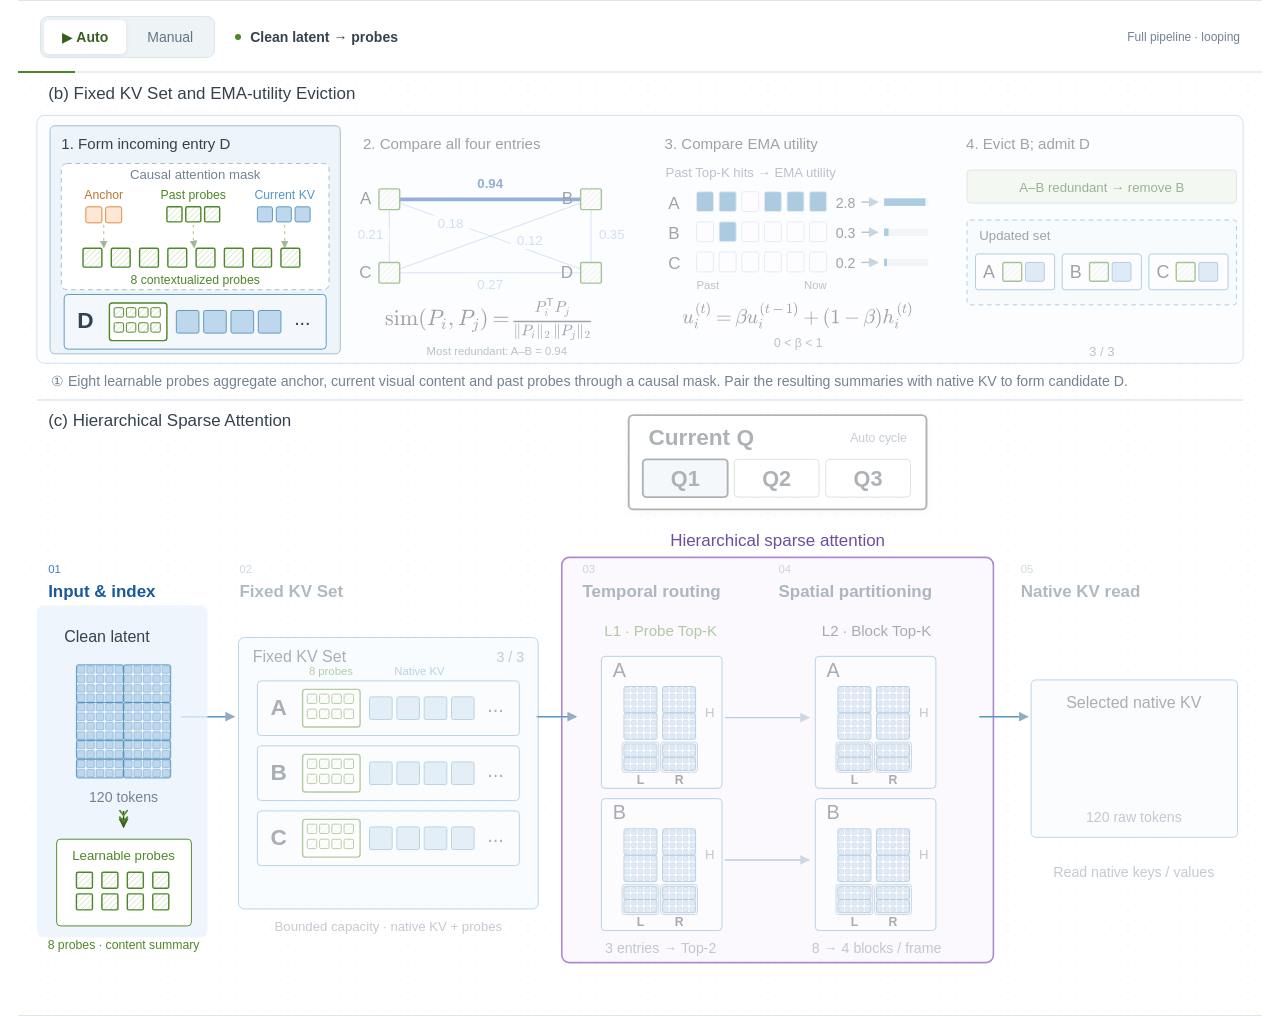
==== method.html @ 80fd7b27 "Publish SHARP-WAM project site" ====
<!doctype html>
<html lang="en"><head><meta charset="utf-8"><meta name="viewport" content="width=device-width,initial-scale=1"><meta name="description" content="Interactive SHARP-WAM method view."><title>SHARP-WAM · Method</title><link rel="stylesheet" href="./style.css"><style>main{padding:0 18px}.intro,.caption,footer{display:none}.playback-toolbar{position:relative}</style></head><body>
<main>
<section class="intro" aria-hidden="true"><div><span class="eyebrow">METHOD</span><h2 id="headline">Method</h2></div><p id="instruction"></p></section>
<section class="explainer" aria-label="Continuous interactive architecture"><div class="playback-toolbar"><div class="playback-modes" role="group" aria-label="Playback mode"><button id="mode-auto" type="button" aria-pressed="true">▶ Auto</button><button id="mode-manual" type="button" aria-pressed="false">Manual</button></div><div class="playback-status"><span class="live-dot" aria-hidden="true"></span><span id="playback-label"></span></div><span id="playback-hint"></span><div class="playback-track" aria-hidden="true"><i id="playback-progress"></i></div></div><div class="diagram-viewport"><svg id="diagram" viewBox="0 0 1320 1000" role="group" aria-label="Automatic or hover-driven view of the complete method"></svg></div><div class="caption"><div class="caption-title"><span id="number">01</span><h2 id="title"></h2></div><p id="description" aria-live="off"></p><p id="key"></p></div></section>
<footer><div class="legend" id="legend"></div><p id="scope"></p><span id="touch-note">Tap a module or focus it with Tab in Manual mode.</span></footer></main><script src="./app.js"></script><script src="./method-frame.js"></script></body></html>
---- style.css ----
:root{font-family:Inter,"Helvetica Neue",Arial,"PingFang SC","Microsoft YaHei",sans-serif;color:#1d3343;background:#fafcfd;font-synthesis:none;--blue:#387adb;--line:#dce5eb;--muted:#5c7180}*{box-sizing:border-box}body{margin:0}main{max-width:1500px;margin:auto;padding:0 38px}header{height:74px;display:flex;align-items:center;justify-content:space-between;border-bottom:1px solid var(--line)}.wordmark{font-size:22px;font-weight:750;letter-spacing:-.8px;text-decoration:none;color:inherit}.wordmark span{color:var(--blue)}button{font:inherit;color:inherit;cursor:pointer}#language{border:0;background:none;padding:12px;font-size:14px}.intro{display:flex;align-items:flex-end;justify-content:space-between;padding:36px 0 25px;gap:30px}.eyebrow{font-size:12px;letter-spacing:2px;color:var(--muted)}h1{font-size:30px;font-weight:550;letter-spacing:-.8px;margin:10px 0 0;line-height:1.35}.intro p{max-width:400px;font-size:15px;line-height:1.8;color:var(--muted);margin:0}.explainer{border-top:1px solid var(--line);border-bottom:1px solid var(--line);background:#fff}.diagram-viewport{background-image:radial-gradient(#bacddd55 .75px,transparent .75px);background-size:15px 15px;overflow:auto}svg{display:block;width:100%;height:auto;font-family:inherit}svg text{pointer-events:none;user-select:none}svg .zone{cursor:crosshair;outline:none}svg .zone:focus-visible .zone-focus{stroke:#387adb;stroke-dasharray:5 4;stroke-width:2}svg .region{opacity:.47;transition:opacity .35s}svg .region.visited{opacity:.8}svg .region.active{opacity:1}svg .zone-title{font-size:18px;font-weight:550;fill:#405b70}svg .active .zone-title{fill:#19599e}svg .step-marker{fill:#8ca3b4}svg .active .step-marker{fill:#387adb}svg .focus-surface{fill:#eaf3fc;opacity:0;transition:opacity .3s}svg .active .focus-surface{opacity:.8}svg .flow{stroke-dasharray:5 7;animation:flow 1.5s linear infinite}svg .pool-card{transition:opacity .4s}svg .tile{transition:opacity .4s}svg .selected-outline{transition:stroke .35s,stroke-width .35s}svg .trace{transition:opacity .3s}svg .probe-dot{transition:opacity .3s}svg .query-choice{cursor:pointer}svg .query-choice:focus-visible rect{stroke:#183347;stroke-width:2}.caption{display:grid;grid-template-columns:260px 1.45fr 1fr;gap:28px;padding:25px 26px;align-items:start;min-height:133px;border-top:1px solid var(--line);background:#fcfdfe}.caption-title{display:flex;gap:15px;align-items:baseline}.caption-title span{font-size:13px;color:#387adb;font-variant-numeric:tabular-nums}h2{font-size:21px;line-height:1.5;font-weight:550;margin:0}.caption p{font-size:15px;line-height:1.8;margin:0;color:#4c6373}#key{border-left:2px solid #b6cfec;padding-left:19px;color:#2f536f;font-size:14px}footer{padding:22px 0 24px}.legend{display:flex;gap:24px;align-items:center;flex-wrap:wrap;font-size:13px;color:#4c6373}.legend span{display:flex;align-items:center;gap:7px}.legend i{display:inline-block;width:9px;height:9px;border-radius:2px}.legend i.probe{transform:rotate(45deg);border-radius:1px}#scope{color:#728492;font-size:12px;line-height:1.8;margin:17px 0 4px}#touch-note{font-size:12px;color:#728492}button:focus-visible,a:focus-visible{outline:2px solid var(--blue);outline-offset:3px}@keyframes flow{to{stroke-dashoffset:-24}}@media(max-width:1050px){main{padding:0 24px}.caption{grid-template-columns:210px 1fr;gap:16px}#key{grid-column:2}svg{min-width:1050px}.intro{padding-top:26px}h1{font-size:27px}.intro p{max-width:310px;font-size:14px}}@media(max-width:650px){main{padding:0 16px}header{height:62px}.intro{display:block;padding:25px 0 20px}h1{font-size:25px}.intro p{max-width:none;margin-top:14px}.caption{display:block;padding:20px;min-height:235px}.caption-title{margin-bottom:11px}.caption p{font-size:14px}#key{margin-top:14px}svg{min-width:1050px}.legend{gap:15px;font-size:12px}}@media(prefers-reduced-motion:reduce){*{animation:none!important;transition:none!important}}
svg .policy-zone{cursor:crosshair;outline:none}svg .policy-hit{transition:fill .25s,stroke .25s}svg .policy-active .policy-hit{fill:#f2edf9;stroke:#baa4d4}svg .policy-zone:focus-visible .policy-hit{stroke:#8763c7;stroke-width:2}svg .decision{cursor:pointer;outline:none}svg .decision:focus-visible rect{stroke-width:3}svg #main-flow .region{opacity:.62}svg #main-flow .region.visited{opacity:.86}svg #main-flow .region.active{opacity:1}svg #hierarchy-box{pointer-events:none}svg #utility-12,svg #utility-19{transition:width .15s}.legend i.probe{width:12px;height:12px;background:#8763c7;box-shadow:0 0 0 2px #eee4fb}
:root{--blue:#5796c2;color:#35424e;background:#fff}.diagram-viewport{background-image:radial-gradient(#c7d3df55 .65px,transparent .65px)}svg .policy-active .policy-hit{fill:#edf4fa;stroke:#9bbbd4}svg .policy-zone:focus-visible .policy-hit{stroke:#5796c2}svg #main-flow .region{opacity:.84}svg #main-flow .region.visited{opacity:.94}svg #main-flow .region.active{opacity:1}svg .policy-zone,svg .zone{cursor:default}svg .entry-name{font-weight:650}svg .similarity-pair path,svg .similarity-pair text{transition:stroke .22s,stroke-width .22s,fill .22s,opacity .22s}svg #query-group{filter:drop-shadow(0 3px 5px #33435312)}.legend i{width:18px;height:18px;border-radius:2px}.legend i.raw{background:#bfd7ec;border:1px solid #5796c2}.legend i.probe{width:18px;height:18px;transform:none;background:repeating-linear-gradient(135deg,#fff 0 3px,#dce8d3 3px 4px);border:1px solid #4d8728;box-shadow:none}.legend i.unrouted{background:#fff;border:1px solid #bbb}.legend i.routed{width:24px;height:2px;background:repeating-linear-gradient(90deg,#365f20 0 5px,transparent 5px 9px);border:0}.legend i.hierarchical{background:#fbf9fd;border:1px solid #ab8ad1}
svg .route-selected{stroke-width:1.5;stroke-dasharray:5 7;animation:flow 1.5s linear infinite}svg .route-unselected{stroke-width:1.2;opacity:.25}svg .pool-card.routed .card-border{filter:drop-shadow(0 2px 3px #365f2029)}svg .pool-card.routed .entry-name{fill:#365f20}svg .card-border,svg .entry-probe{transition:stroke .2s,stroke-width .2s,fill .2s}svg .wrist-boundary{stroke-width:1;pointer-events:none}

.playback-toolbar{position:sticky;top:0;z-index:5;display:flex;align-items:center;gap:20px;min-height:72px;padding:14px 22px;background:#fffffff5;border-bottom:1px solid #dce5eb;backdrop-filter:blur(12px)}
.playback-modes{display:flex;gap:3px;background:#eef3f6;border:1px solid #dce5eb;border-radius:8px;padding:3px;flex-shrink:0}.playback-modes button{border:0;border-radius:5px;background:transparent;font-size:14px;padding:9px 18px;color:#647583}.playback-modes button[aria-pressed="true"]{background:#fff;color:#365f20;box-shadow:0 1px 4px #23374418;font-weight:650}.playback-status{display:flex;gap:9px;align-items:center;font-size:14px;font-weight:550;font-variant-numeric:tabular-nums}.live-dot{width:6px;height:6px;border-radius:50%;background:#4d8728;flex-shrink:0;animation:live 2s ease-in-out infinite}#playback-hint{font-size:12px;color:#738294;margin-left:auto;white-space:nowrap}.playback-track{position:absolute;bottom:-1px;left:0;width:100%;height:2px;background:#e9eef2}.playback-track i{display:block;height:100%;width:0;background:#4d8728}
[data-playback="manual"] .live-dot{background:#a7b4bd;animation:none}[data-playback="manual"] .playback-track{visibility:hidden}
[data-playback="auto"] svg .policy-zone{opacity:.48;transition:opacity .4s}[data-playback="auto"] svg .policy-active{opacity:1}
[data-playback="auto"] svg #main-flow .region{opacity:.42}[data-playback="auto"] svg #main-flow .region.visited{opacity:.72}[data-playback="auto"] svg #main-flow .region.active{opacity:1}
[data-playback="auto"] svg[data-auto-active="0"] #query-group,[data-playback="auto"] svg[data-auto-active="1"] #query-group{opacity:.4}
[data-playback="auto"] svg[data-auto-active="2"] #query-group{filter:drop-shadow(0 0 7px #4d872835)}
[data-playback="auto"] svg[data-auto-active="3"] #zone-3 .selected-outline[stroke-width="2"]{animation:block-focus 1.8s ease-in-out infinite}
[data-playback="auto"] svg[data-auto-active="3"] [data-b="4"] .selected-outline,[data-playback="auto"] svg[data-auto-active="3"] [data-b="6"] .selected-outline{animation-delay:.3s}
[data-playback="auto"] svg[data-auto-active="3"] [data-b="5"] .selected-outline,[data-playback="auto"] svg[data-auto-active="3"] [data-b="7"] .selected-outline{animation-delay:.6s}
@keyframes live{50%{opacity:.35}}@keyframes block-focus{50%{stroke:#365f20;stroke-width:3}}
@media(max-width:800px){.playback-toolbar{gap:12px;flex-wrap:wrap;padding:12px 16px}.playback-status{font-size:12px}#playback-hint{display:none}.playback-modes button{padding:8px 13px}}
@media(prefers-reduced-motion:reduce){#auto-packets{display:none}}

svg .flow-arrow-track{stroke-dasharray:4 5;animation:flow 1.25s linear infinite;opacity:.7}
svg .aggregation-ray{stroke-width:1.2;stroke-dasharray:3 4;opacity:.45}
svg .learned-probe-group rect{transform-box:fill-box;transform-origin:center}
svg[data-probe-learning="true"] .aggregation-ray{animation:probe-gather 3.6s ease-in-out infinite,flow 1.5s linear infinite}
svg[data-probe-learning="true"] .probe-source .tile,svg[data-probe-learning="true"] .probe-history rect{animation:source-emphasis 3.6s ease-in-out infinite}
svg[data-probe-learning="true"] .learned-probe-group rect{animation:probe-summary 3.6s ease-in-out infinite}
svg[data-probe-learning="true"] .learned-probe-group rect:nth-child(2n){animation-delay:.12s}
svg[data-probe-learning="true"] .learned-probe-group rect:nth-child(3n){animation-delay:.24s}
svg[data-probe-learning="true"] .paired-entry .entry-probe{animation:paired-summary 3.6s ease-in-out infinite}
svg[data-auto-active="2"] .pool-card.routed .entry-probe-units{animation:probe-match 1.6s ease-in-out infinite}
@keyframes source-emphasis{0%,100%{opacity:.65}25%,50%{opacity:1}}
@keyframes probe-gather{0%,100%{opacity:.15}25%,52%{opacity:.95}72%{opacity:.3}}
@keyframes probe-summary{0%,15%{opacity:.25}55%,85%{opacity:1;stroke-width:2.3}100%{opacity:.25}}
@keyframes paired-summary{0%,50%,100%{stroke-width:1.5}70%,87%{stroke-width:3;fill:#edf5e5}}
@keyframes probe-match{50%{filter:drop-shadow(0 0 2px #4d872870)}}

svg .similarity-pair{outline:none}svg .pair-hit{cursor:pointer}svg .similarity-pair:focus-visible .pair-hit{stroke:#dbeafb!important}svg .pair-endpoint-active rect{stroke:#285cac;stroke-width:2.8;filter:drop-shadow(0 0 3px #5796c250)}svg .pair-endpoint-active text{fill:#2459a6;font-weight:750}svg .probe-anchor rect{transition:opacity .2s}svg[data-probe-learning="true"] .probe-anchor rect{animation:source-emphasis 3.6s ease-in-out infinite}

[data-playback="auto"] svg[data-probe-learning="true"] #policy-0 .aggregation-ray{animation-duration:2.2s,1s}
[data-playback="auto"] svg[data-probe-learning="true"] #policy-0 .probe-anchor rect,[data-playback="auto"] svg[data-probe-learning="true"] #policy-0 .probe-source .tile,[data-playback="auto"] svg[data-probe-learning="true"] #policy-0 .probe-history rect,[data-playback="auto"] svg[data-probe-learning="true"] #policy-0 .learned-probe-group rect,[data-playback="auto"] svg[data-probe-learning="true"] #policy-0 .paired-entry .entry-probe{animation-duration:2.2s}
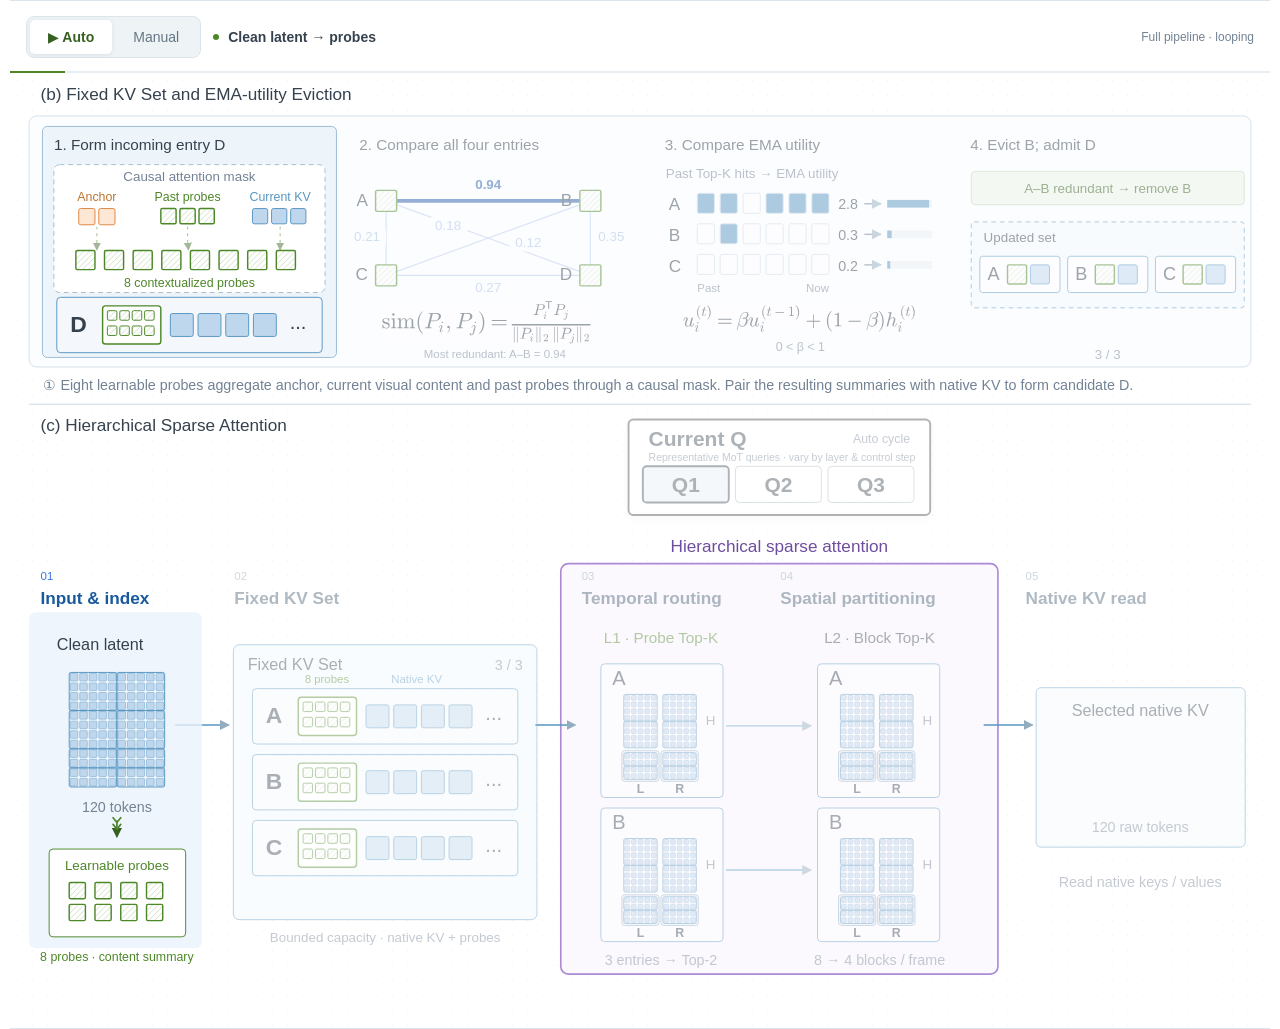
==== commit 4f5f9ff1: "Publish updated SHARP-WAM project site" ====
--- a/method.html
+++ b/method.html
@@ -1,6 +1,6 @@
 <!doctype html>
-<html lang="en"><head><meta charset="utf-8"><meta name="viewport" content="width=device-width,initial-scale=1"><meta name="description" content="Interactive SHARP-WAM method view."><title>SHARP-WAM · Method</title><link rel="stylesheet" href="./style.css"><style>main{padding:0 18px}.intro,.caption,footer{display:none}.playback-toolbar{position:relative}</style></head><body>
+<html lang="en"><head><meta charset="utf-8"><meta name="viewport" content="width=device-width,initial-scale=1"><meta name="description" content="Interactive SHARP-WAM method view."><title>SHARP-WAM · Method</title><link rel="stylesheet" href="./style.css"><style>html,body{overflow:hidden}main{width:100%;max-width:none;min-width:0;padding:0 10px}.intro,.caption,footer{display:none}.diagram-viewport{overflow:visible}#diagram{display:block;width:100%;min-width:0;max-width:100%;height:auto}.playback-toolbar{position:relative;flex-wrap:wrap;gap:12px;padding:12px 16px}.playback-status{min-width:0;flex:1 1 180px}#playback-hint{white-space:normal}@media(max-width:650px){main{padding:0 4px}}</style></head><body>
 <main>
 <section class="intro" aria-hidden="true"><div><span class="eyebrow">METHOD</span><h2 id="headline">Method</h2></div><p id="instruction"></p></section>
 <section class="explainer" aria-label="Continuous interactive architecture"><div class="playback-toolbar"><div class="playback-modes" role="group" aria-label="Playback mode"><button id="mode-auto" type="button" aria-pressed="true">▶ Auto</button><button id="mode-manual" type="button" aria-pressed="false">Manual</button></div><div class="playback-status"><span class="live-dot" aria-hidden="true"></span><span id="playback-label"></span></div><span id="playback-hint"></span><div class="playback-track" aria-hidden="true"><i id="playback-progress"></i></div></div><div class="diagram-viewport"><svg id="diagram" viewBox="0 0 1320 1000" role="group" aria-label="Automatic or hover-driven view of the complete method"></svg></div><div class="caption"><div class="caption-title"><span id="number">01</span><h2 id="title"></h2></div><p id="description" aria-live="off"></p><p id="key"></p></div></section>
-<footer><div class="legend" id="legend"></div><p id="scope"></p><span id="touch-note">Tap a module or focus it with Tab in Manual mode.</span></footer></main><script src="./app.js"></script><script src="./method-frame.js"></script></body></html>
+<footer><div class="legend" id="legend"></div><p id="scope"></p><span id="touch-note">Tap a module or focus it with Tab in Manual mode.</span></footer></main><script src="./app.js?v=current-q-v1"></script><script src="./method-frame.js"></script></body></html>
